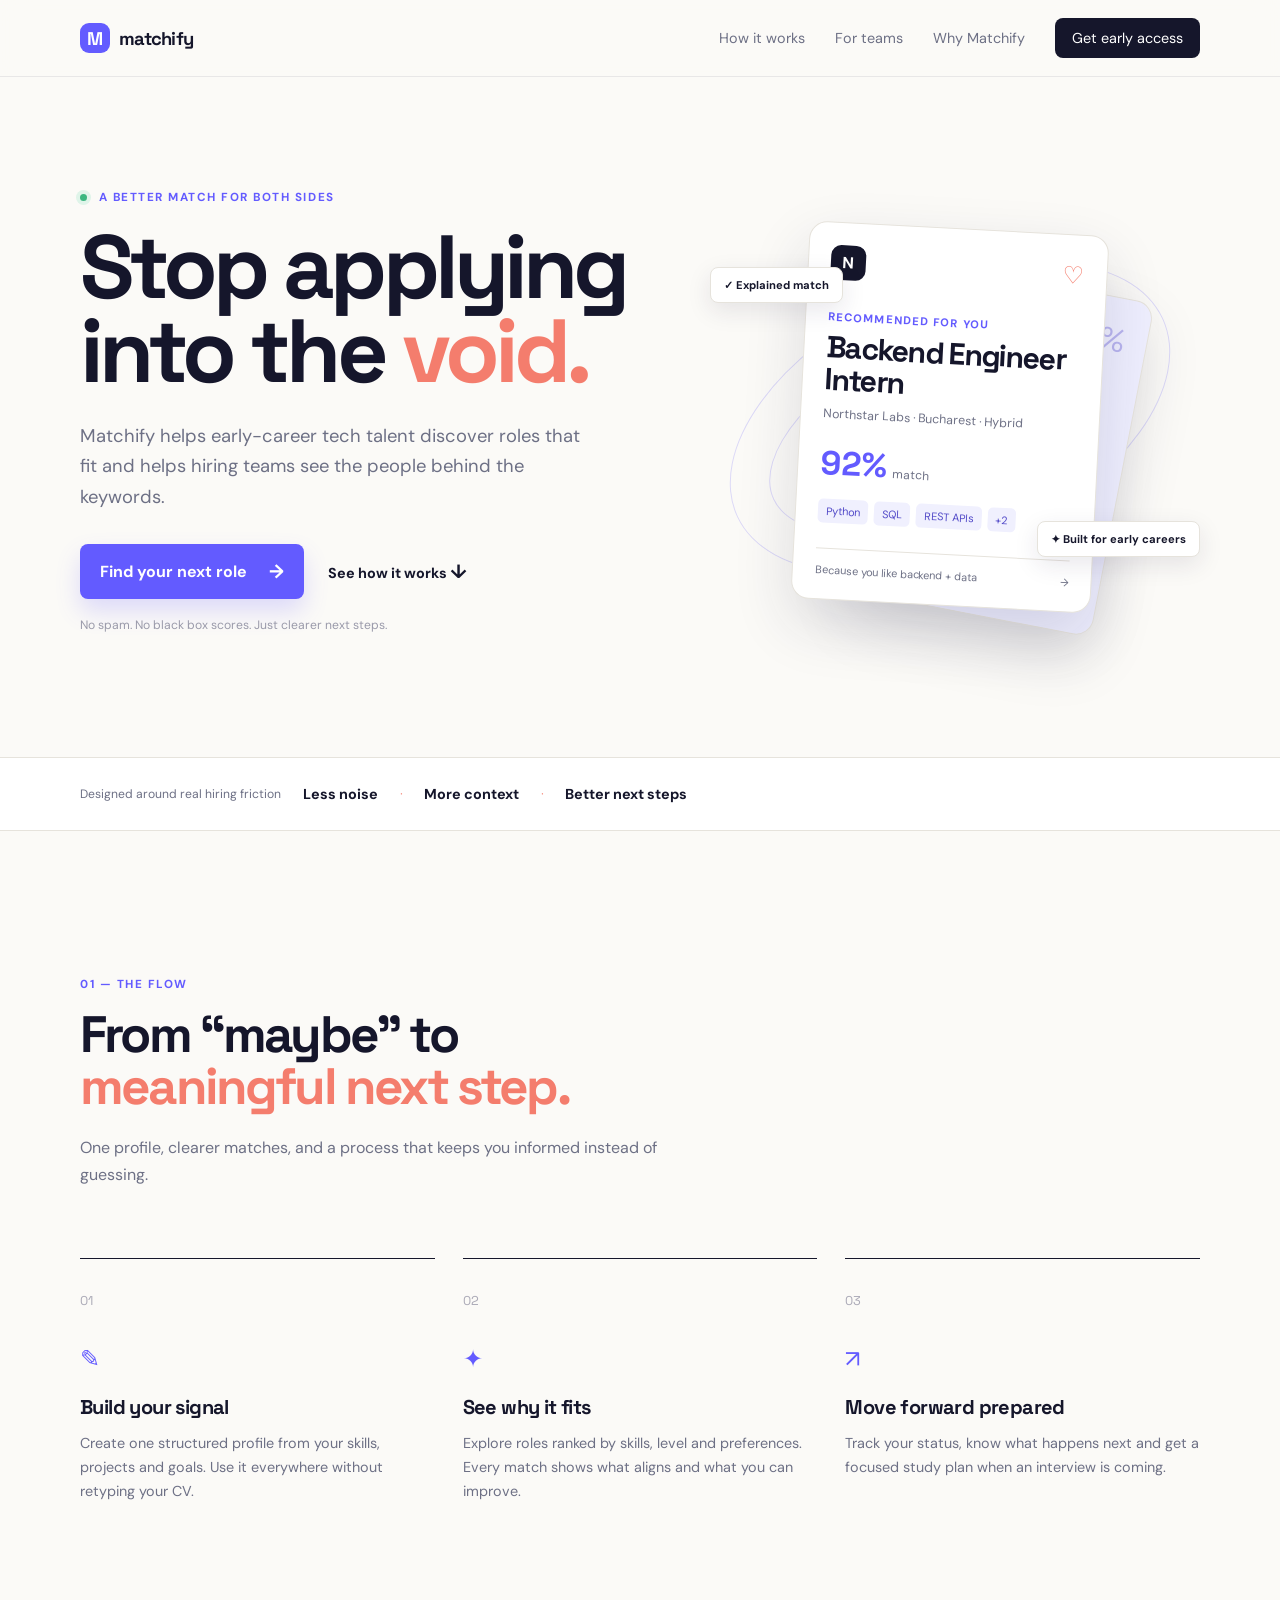
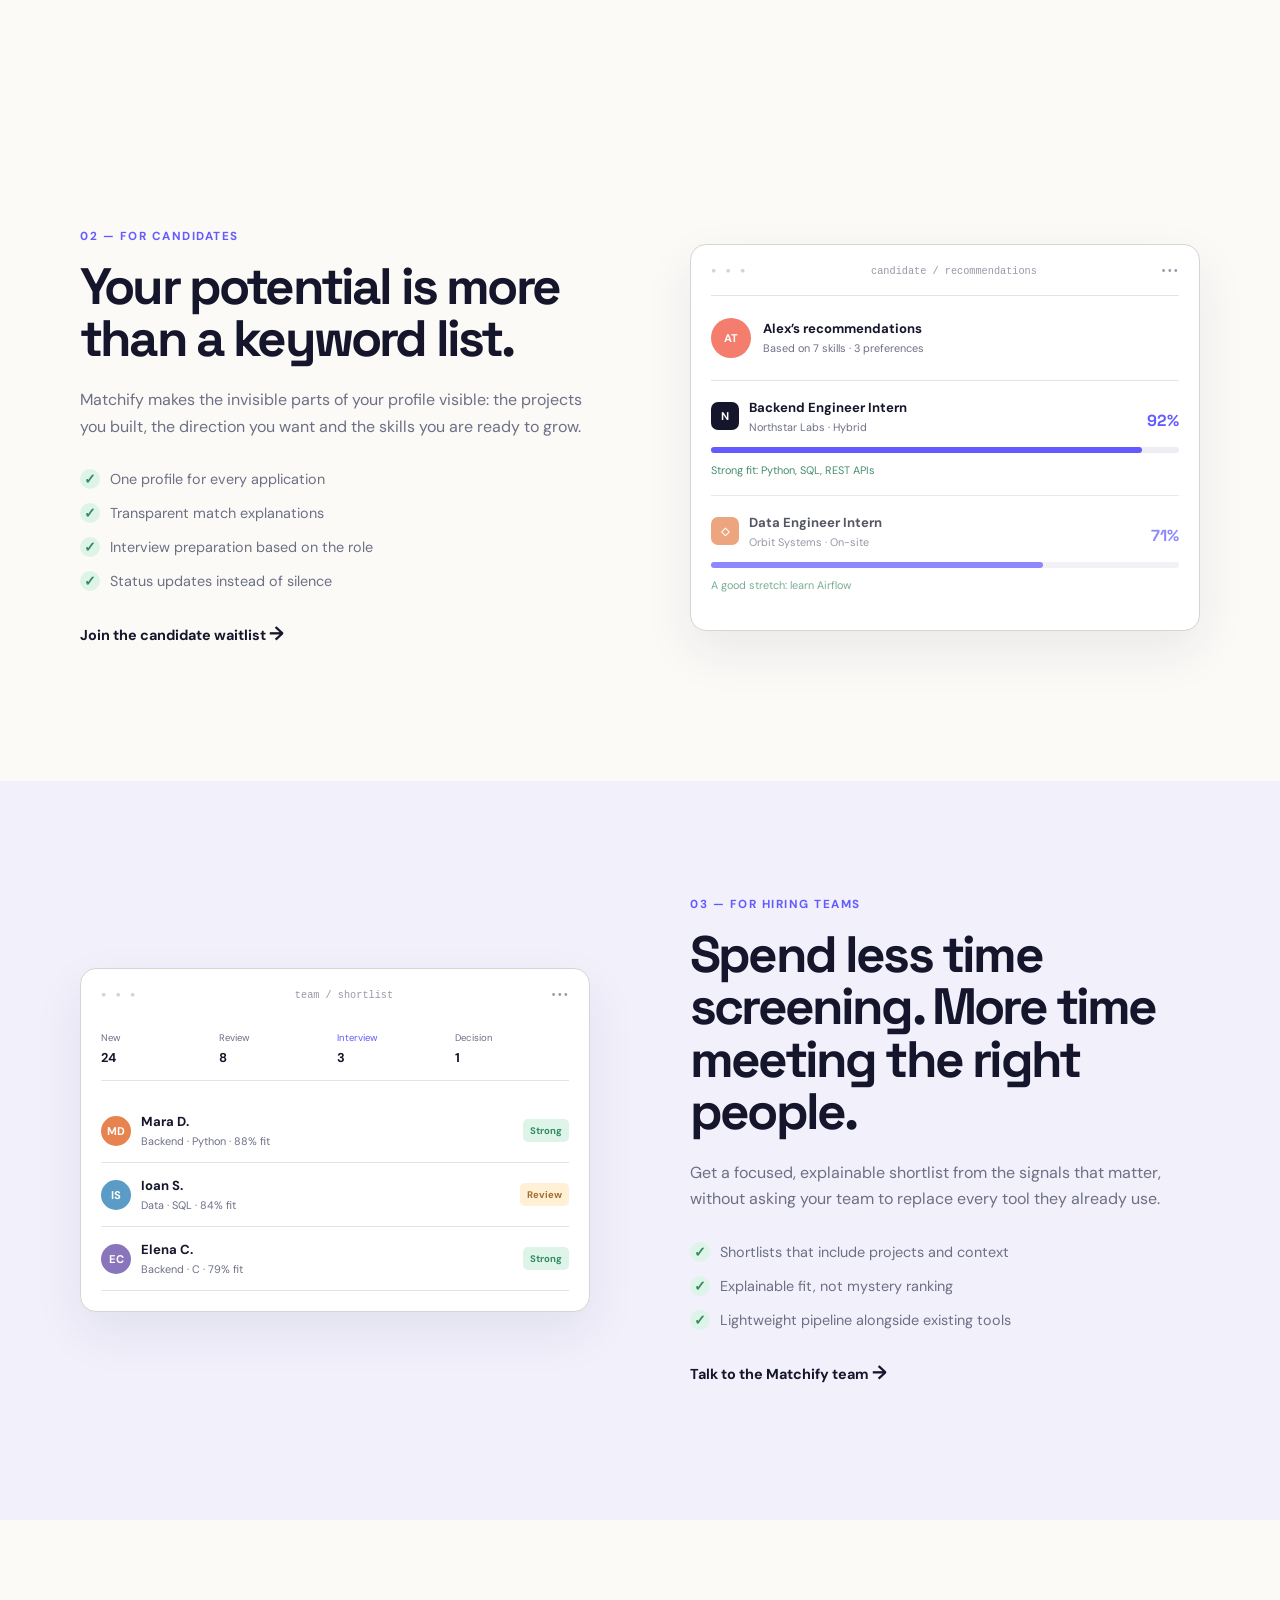
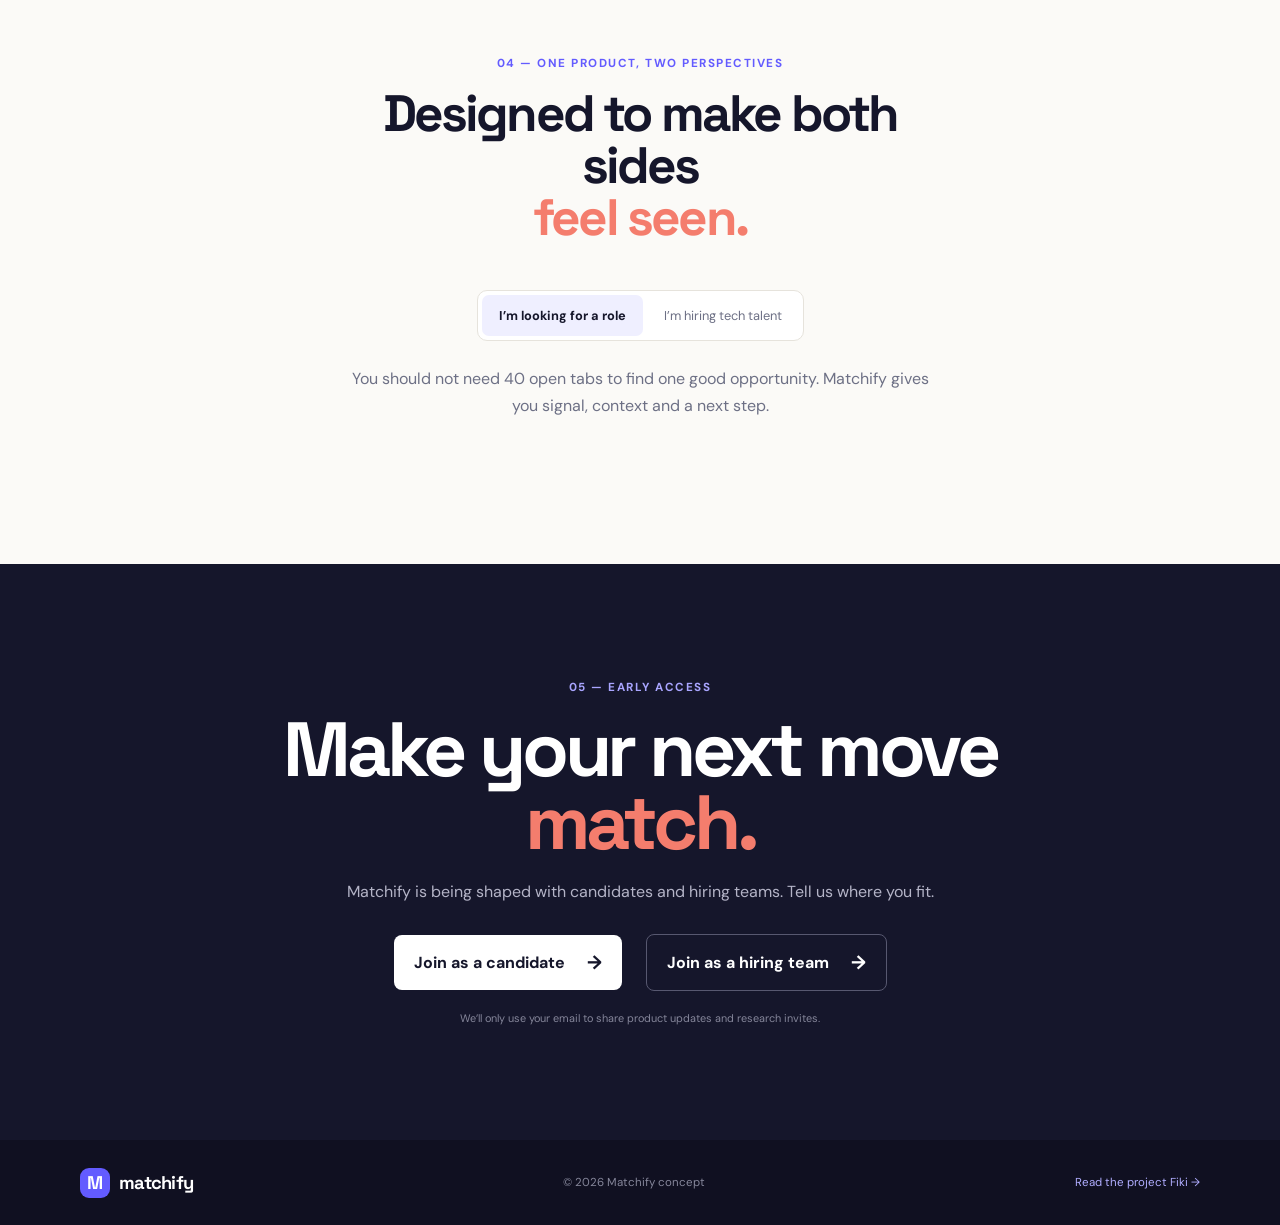
==== landing.html @ 9fdc9fc4 "added landing page" ====
<!DOCTYPE html>
<html lang="en">
<head>
  <meta charset="UTF-8" />
  <meta name="viewport" content="width=device-width, initial-scale=1.0" />
  <title>Matchify — Find the work that fits</title>
  <meta name="description" content="Matchify connects early-career tech talent with roles that fit their skills, goals and next steps." />
  <link rel="preconnect" href="https://fonts.googleapis.com" />
  <link rel="preconnect" href="https://fonts.gstatic.com" crossorigin />
  <link href="https://fonts.googleapis.com/css2?family=DM+Sans:wght@400;500;600;700&family=Space+Grotesk:wght@500;600;700&display=swap" rel="stylesheet" />
  <link rel="stylesheet" href="assets/css/landing.css" />
</head>
<body>
  <header class="site-header">
    <nav class="nav shell" aria-label="Main navigation">
      <a class="brand" href="#top" aria-label="Matchify home"><span class="brand-mark">M</span> matchify</a>
      <button class="menu-toggle" id="menu-toggle" type="button" aria-expanded="false" aria-controls="site-menu">Menu</button>
      <div class="nav-menu" id="site-menu">
        <a href="#how-it-works">How it works</a>
        <a href="#for-teams">For teams</a>
        <a href="#why-matchify">Why Matchify</a>
        <a class="nav-cta" href="#join">Get early access</a>
      </div>
    </nav>
  </header>

  <main id="top">
    <section class="hero shell">
      <div class="hero-copy">
        <p class="kicker"><span class="status-dot"></span> A better match for both sides</p>
        <h1>Stop applying into the <em>void.</em></h1>
        <p class="hero-lede">Matchify helps early-career tech talent discover roles that fit and helps hiring teams see the people behind the keywords.</p>
        <div class="hero-actions">
          <a class="button button-primary" href="#join">Find your next role <span>→</span></a>
          <a class="text-link" href="#how-it-works">See how it works <span>↓</span></a>
        </div>
        <p class="microcopy">No spam. No black box scores. Just clearer next steps.</p>
      </div>
      <div class="hero-visual" aria-label="Illustration of the Matchify matching experience">
        <div class="orbit orbit-one"></div>
        <div class="orbit orbit-two"></div>
        <div class="match-card card-back"><span>82%</span></div>
        <div class="match-card card-main">
          <div class="card-top"><span class="company-logo">N</span><span class="save">♡</span></div>
          <p class="card-label">Recommended for you</p>
          <h2>Backend Engineer<br />Intern</h2>
          <p class="company">Northstar Labs · Bucharest · Hybrid</p>
          <div class="score"><strong>92%</strong><span>match</span></div>
          <div class="skill-list"><span>Python</span><span>SQL</span><span>REST APIs</span><span>+2</span></div>
          <div class="card-footer"><span>Because you like backend + data</span><span>→</span></div>
        </div>
        <div class="float-note note-one">✓ Explained match</div>
        <div class="float-note note-two">✦ Built for early careers</div>
      </div>
    </section>

    <section class="proof-bar">
      <div class="shell proof-inner"><span>Designed around real hiring friction</span><strong>Less noise</strong><i>·</i><strong>More context</strong><i>·</i><strong>Better next steps</strong></div>
    </section>

    <section class="section shell" id="how-it-works">
      <div class="section-heading">
        <p class="kicker">01 — The flow</p>
        <h2>From “maybe” to<br /><em>meaningful next step.</em></h2>
        <p>One profile, clearer matches, and a process that keeps you informed instead of guessing.</p>
      </div>
      <div class="steps">
        <article class="step"><span class="step-number">01</span><div class="step-icon">✎</div><h3>Build your signal</h3><p>Create one structured profile from your skills, projects and goals. Use it everywhere without retyping your CV.</p></article>
        <article class="step"><span class="step-number">02</span><div class="step-icon">✦</div><h3>See why it fits</h3><p>Explore roles ranked by skills, level and preferences. Every match shows what aligns and what you can improve.</p></article>
        <article class="step"><span class="step-number">03</span><div class="step-icon">↗</div><h3>Move forward prepared</h3><p>Track your status, know what happens next and get a focused study plan when an interview is coming.</p></article>
      </div>
    </section>

    <section class="split-section shell" id="why-matchify">
      <div class="split-copy">
        <p class="kicker">02 — For candidates</p>
        <h2>Your potential is more than a keyword list.</h2>
        <p>Matchify makes the invisible parts of your profile visible: the projects you built, the direction you want and the skills you are ready to grow.</p>
        <ul class="check-list"><li>One profile for every application</li><li>Transparent match explanations</li><li>Interview preparation based on the role</li><li>Status updates instead of silence</li></ul>
        <a class="text-link" href="#join">Join the candidate waitlist <span>→</span></a>
      </div>
      <div class="wireframe-panel candidate-panel">
        <div class="panel-top"><span class="window-dots">● ● ●</span><span>candidate / recommendations</span><span>•••</span></div>
        <div class="profile-row"><div class="avatar">AT</div><div><strong>Alex’s recommendations</strong><small>Based on 7 skills · 3 preferences</small></div></div>
        <div class="recommendation"><div><span class="mini-logo">N</span><div><strong>Backend Engineer Intern</strong><small>Northstar Labs · Hybrid</small></div></div><b>92%</b><div class="bar"><span style="width:92%"></span></div><small class="reason">Strong fit: Python, SQL, REST APIs</small></div>
        <div class="recommendation muted"><div><span class="mini-logo orange">◇</span><div><strong>Data Engineer Intern</strong><small>Orbit Systems · On-site</small></div></div><b>71%</b><div class="bar"><span style="width:71%"></span></div><small class="reason">A good stretch: learn Airflow</small></div>
      </div>
    </section>

    <section class="team-section" id="for-teams">
      <div class="shell split-section reverse">
        <div class="wireframe-panel recruiter-panel">
          <div class="panel-top"><span class="window-dots">● ● ●</span><span>team / shortlist</span><span>•••</span></div>
          <div class="pipeline"><span>New <b>24</b></span><span>Review <b>8</b></span><span class="active">Interview <b>3</b></span><span>Decision <b>1</b></span></div>
          <div class="candidate-row"><div class="avatar small">MD</div><div><strong>Mara D.</strong><small>Backend · Python · 88% fit</small></div><span class="tag green">Strong</span></div>
          <div class="candidate-row"><div class="avatar small blue">IS</div><div><strong>Ioan S.</strong><small>Data · SQL · 84% fit</small></div><span class="tag yellow">Review</span></div>
          <div class="candidate-row"><div class="avatar small purple">EC</div><div><strong>Elena C.</strong><small>Backend · C · 79% fit</small></div><span class="tag green">Strong</span></div>
        </div>
        <div class="split-copy">
          <p class="kicker">03 — For hiring teams</p>
          <h2>Spend less time screening. More time meeting the right people.</h2>
          <p>Get a focused, explainable shortlist from the signals that matter, without asking your team to replace every tool they already use.</p>
          <ul class="check-list"><li>Shortlists that include projects and context</li><li>Explainable fit, not mystery ranking</li><li>Lightweight pipeline alongside existing tools</li></ul>
          <a class="text-link" href="#join">Talk to the Matchify team <span>→</span></a>
        </div>
      </div>
    </section>

    <section class="persona-section shell">
      <div class="section-heading centered"><p class="kicker">04 — One product, two perspectives</p><h2>Designed to make both sides<br /><em>feel seen.</em></h2></div>
      <div class="persona-tabs" role="tablist" aria-label="Audience perspectives"><button class="persona-tab active" role="tab" aria-selected="true" data-persona="candidate">I’m looking for a role</button><button class="persona-tab" role="tab" aria-selected="false" data-persona="team">I’m hiring tech talent</button></div>
      <div class="persona-message" id="persona-message">You should not need 40 open tabs to find one good opportunity. Matchify gives you signal, context and a next step.</div>
    </section>

    <section class="join-section" id="join">
      <div class="shell join-inner"><p class="kicker">05 — Early access</p><h2>Make your next move<br /><em>match.</em></h2><p>Matchify is being shaped with candidates and hiring teams. Tell us where you fit.</p><div class="join-actions"><button class="button button-light" type="button" data-join="candidate">Join as a candidate <span>→</span></button><button class="button button-outline" type="button" data-join="team">Join as a hiring team <span>→</span></button></div><small>We’ll only use your email to share product updates and research invites.</small></div>
    </section>
  </main>

  <footer class="footer"><div class="shell footer-inner"><a class="brand" href="#top"><span class="brand-mark">M</span> matchify</a><span>© 2026 Matchify concept</span><a href="index.html">Read the project Fiki →</a></div></footer>

  <dialog id="join-dialog" class="join-dialog"><button class="dialog-close" type="button" aria-label="Close">×</button><p class="kicker">Early access</p><h2 id="dialog-title">Join the candidate waitlist</h2><p>Leave your email and we’ll keep you close to the next Matchify update.</p><form method="dialog"><label for="email">Email address</label><input id="email" type="email" placeholder="you@example.com" required /><button class="button button-primary" value="submit">Count me in <span>→</span></button></form></dialog>
  <script src="assets/js/landing.js" defer></script>
</body>
</html>
---- assets/css/landing.css ----
:root { --ink:#15162b; --muted:#6d7085; --paper:#fbfaf7; --line:#e6e3dc; --brand:#635bff; --coral:#f47d6d; --mint:#dff4e9; }
* { box-sizing:border-box; }
html { scroll-behavior:smooth; }
body { margin:0; color:var(--ink); background:var(--paper); font-family:"DM Sans", sans-serif; }
a { color:inherit; text-decoration:none; }
button, input { font:inherit; }
.shell { width:min(1120px, calc(100% - 48px)); margin:auto; }
.site-header { position:sticky; top:0; z-index:10; background:rgba(251,250,247,.9); border-bottom:1px solid rgba(21,22,43,.08); backdrop-filter:blur(14px); }
.nav { display:flex; align-items:center; justify-content:space-between; min-height:76px; }
.brand { display:flex; align-items:center; gap:9px; font-family:"Space Grotesk"; font-size:1.15rem; font-weight:700; letter-spacing:-.04em; }
.brand-mark { display:grid; place-items:center; width:30px; height:30px; border-radius:9px; color:#fff; background:var(--brand); font-family:"Space Grotesk"; }
.nav-menu { display:flex; align-items:center; gap:30px; color:var(--muted); font-size:.9rem; }
.nav-menu a:hover, .footer a:hover { color:var(--brand); }
.nav-cta { padding:11px 17px; color:#fff !important; border-radius:8px; background:var(--ink); }
.menu-toggle { display:none; border:1px solid var(--line); background:#fff; border-radius:8px; padding:8px 12px; }
.hero { display:grid; grid-template-columns:1fr .9fr; gap:64px; align-items:center; min-height:680px; padding:80px 0; }
.kicker { margin:0; color:var(--brand); font-size:.73rem; font-weight:700; letter-spacing:.13em; text-transform:uppercase; }
.status-dot { display:inline-block; width:7px; height:7px; margin-right:7px; border-radius:50%; background:#3cb780; box-shadow:0 0 0 4px var(--mint); }
h1,h2,h3 { margin:0; font-family:"Space Grotesk"; letter-spacing:-.055em; }
h1 { max-width:620px; margin-top:20px; font-size:clamp(3.6rem, 7vw, 6.4rem); line-height:.94; }
h1 em,h2 em { color:var(--coral); font-style:normal; }
.hero-lede { max-width:520px; margin:28px 0 0; color:var(--muted); font-size:1.15rem; line-height:1.65; }
.hero-actions,.join-actions { display:flex; align-items:center; gap:24px; margin-top:32px; }
.button { display:inline-flex; align-items:center; justify-content:center; gap:22px; border:0; border-radius:8px; padding:15px 20px; cursor:pointer; font-weight:700; }
.button-primary { color:#fff; background:var(--brand); box-shadow:0 12px 24px rgba(99,91,255,.2); }
.button-primary:hover { background:#5149e8; }
.button span,.text-link span { font-size:1.2rem; }
.text-link { font-size:.9rem; font-weight:700; }
.text-link:hover { color:var(--brand); }
.microcopy { margin-top:18px; color:#9a9aaa; font-size:.76rem; }
.hero-visual { position:relative; min-height:490px; display:grid; place-items:center; }
.orbit { position:absolute; border:1px solid #dcd9f7; border-radius:50%; transform:rotate(-25deg); }
.orbit-one { width:390px; height:180px; }
.orbit-two { width:470px; height:265px; }
.match-card { position:relative; width:300px; border:1px solid var(--line); border-radius:18px; background:#fff; box-shadow:0 24px 60px rgba(37,34,72,.14); }
.card-main { z-index:2; padding:22px; transform:rotate(3deg); }
.card-back { position:absolute; width:250px; height:340px; transform:translate(50px, 30px) rotate(11deg); background:#eeeefe; }
.card-back span { position:absolute; right:22px; top:22px; color:#b8b4ef; font-family:"Space Grotesk"; font-size:2rem; }
.card-top,.panel-top { display:flex; align-items:center; justify-content:space-between; }
.company-logo,.mini-logo { display:grid; place-items:center; width:35px; height:35px; border-radius:10px; color:#fff; background:var(--ink); font-weight:700; }
.save { color:var(--coral); font-size:1.5rem; }
.card-label { margin:30px 0 8px; color:var(--brand); font-size:.7rem; font-weight:700; text-transform:uppercase; letter-spacing:.1em; }
.card-main h2 { font-size:1.9rem; line-height:1.05; }
.company { margin:10px 0 20px; color:var(--muted); font-size:.77rem; }
.score { display:flex; align-items:baseline; gap:6px; color:var(--brand); }
.score strong { font-family:"Space Grotesk"; font-size:2.1rem; }
.score span { color:var(--muted); font-size:.75rem; }
.skill-list { display:flex; flex-wrap:wrap; gap:6px; margin-top:14px; }
.skill-list span { padding:5px 8px; border-radius:5px; background:#f0f0fe; color:#5149c8; font-size:.68rem; }
.card-footer { display:flex; justify-content:space-between; margin-top:25px; padding-top:14px; border-top:1px solid var(--line); color:var(--muted); font-size:.68rem; }
.float-note { position:absolute; z-index:3; padding:10px 13px; border:1px solid var(--line); border-radius:8px; color:var(--ink); background:#fff; box-shadow:0 8px 25px rgba(37,34,72,.1); font-size:.7rem; font-weight:700; }
.note-one { top:95px; left:10px; }.note-two { right:0; bottom:105px; }
.proof-bar { border-top:1px solid var(--line); border-bottom:1px solid var(--line); background:#fff; }
.proof-inner { display:flex; align-items:center; gap:22px; min-height:72px; color:var(--muted); font-size:.76rem; }.proof-inner strong { color:var(--ink); font-size:.9rem; }.proof-inner i { color:var(--coral); }
.section { padding:145px 0; }.section-heading { max-width:600px; }.section-heading h2,.split-copy h2 { margin-top:17px; font-size:clamp(2.4rem,4vw,4rem); line-height:1.02; }.section-heading > p:last-child,.split-copy > p:not(.kicker) { margin-top:22px; color:var(--muted); line-height:1.65; }
.steps { display:grid; grid-template-columns:repeat(3,1fr); gap:28px; margin-top:70px; }.step { position:relative; padding:30px 0; border-top:1px solid var(--ink); }.step-number { color:#aaa9b6; font-family:"Space Grotesk"; font-size:.8rem; }.step-icon { margin:33px 0 20px; color:var(--brand); font-size:1.5rem; }.step h3 { font-size:1.25rem; letter-spacing:-.03em; }.step p { margin-top:12px; color:var(--muted); font-size:.9rem; line-height:1.65; }
.split-section { display:grid; grid-template-columns:1fr 1fr; gap:100px; align-items:center; padding:135px 0; }.split-section.reverse { padding-top:115px; }.check-list { display:grid; gap:14px; margin:29px 0 30px; padding:0; list-style:none; color:var(--muted); font-size:.9rem; }.check-list li::before { content:"✓"; display:inline-grid; place-items:center; width:20px; height:20px; margin-right:10px; border-radius:50%; color:#318c62; background:var(--mint); font-weight:700; }
.wireframe-panel { padding:20px; border:1px solid #d8d5ce; border-radius:16px; background:#fff; box-shadow:0 20px 50px rgba(37,34,72,.08); }.panel-top { padding-bottom:18px; color:#9998a8; font-family:monospace; font-size:.64rem; }.window-dots { color:#d5d3dc; letter-spacing:2px; font-size:.55rem; }.profile-row { display:flex; align-items:center; gap:12px; padding:22px 0; border-top:1px solid var(--line); }.avatar { display:grid; place-items:center; width:40px; height:40px; border-radius:50%; color:#fff; background:var(--coral); font-size:.7rem; font-weight:700; }.profile-row strong,.recommendation strong,.candidate-row strong { display:block; font-size:.82rem; }.profile-row small,.recommendation small,.candidate-row small { display:block; margin-top:4px; color:var(--muted); font-size:.68rem; }.recommendation { padding:18px 0; border-top:1px solid var(--line); }.recommendation > div:first-child { display:flex; align-items:center; gap:10px; }.mini-logo { width:28px; height:28px; border-radius:7px; font-size:.7rem; }.mini-logo.orange { background:#e7834e; }.recommendation b { float:right; margin-top:-24px; color:var(--brand); font-family:"Space Grotesk"; }.bar { height:6px; margin-top:13px; border-radius:10px; background:#ededf3; }.bar span { display:block; height:100%; border-radius:inherit; background:var(--brand); }.reason { margin-top:10px !important; color:#458e6c !important; }.recommendation.muted { opacity:.72; }
.team-section { background:#f1f0fb; }.pipeline { display:grid; grid-template-columns:repeat(4,1fr); gap:4px; margin:12px 0 18px; padding-bottom:14px; border-bottom:1px solid var(--line); }.pipeline span { color:var(--muted); font-size:.6rem; }.pipeline b { display:block; margin-top:5px; color:var(--ink); font-size:.8rem; }.pipeline .active { color:var(--brand); }.candidate-row { display:flex; align-items:center; gap:10px; padding:14px 0; border-bottom:1px solid var(--line); }.avatar.small { width:30px; height:30px; background:#e7834e; }.avatar.blue { background:#5a9cc6; }.avatar.purple { background:#8975bb; }.candidate-row > div:nth-child(2) { flex:1; }.tag { padding:5px 7px; border-radius:5px; font-size:.6rem; font-weight:700; }.tag.green { color:#318c62; background:var(--mint); }.tag.yellow { color:#a16c2d; background:#fff0d6; }
.persona-section { padding:135px 0 145px; }.centered { margin:auto; text-align:center; }.persona-tabs { display:flex; justify-content:center; gap:4px; margin:46px auto 0; padding:4px; width:max-content; border:1px solid var(--line); border-radius:10px; background:#fff; }.persona-tab { border:0; border-radius:7px; padding:12px 17px; color:var(--muted); background:transparent; cursor:pointer; font-size:.8rem; }.persona-tab.active { color:var(--ink); background:#efefff; font-weight:700; }.persona-message { max-width:600px; margin:25px auto 0; text-align:center; color:var(--muted); line-height:1.65; }
.join-section { color:#fff; background:var(--ink); }.join-inner { padding:115px 0; text-align:center; }.join-inner .kicker { color:#a9a5ff; }.join-inner h2 { margin-top:18px; font-size:clamp(3rem,6vw,5.4rem); line-height:.95; }.join-inner p:not(.kicker) { margin-top:22px; color:#b4b4c7; }.join-actions { justify-content:center; }.button-light { color:var(--ink); background:#fff; }.button-outline { color:#fff; border:1px solid #575870; background:transparent; }.join-inner small { display:block; margin-top:20px; color:#85869a; font-size:.68rem; }
.footer { background:#101021; color:#85869a; }.footer-inner { display:flex; align-items:center; justify-content:space-between; min-height:85px; font-size:.72rem; }.footer .brand { color:#fff; }.footer a:last-child { color:#b0adff; }
.join-dialog { width:min(420px, calc(100% - 32px)); padding:32px; border:0; border-radius:16px; color:var(--ink); box-shadow:0 30px 80px rgba(0,0,0,.25); }.join-dialog::backdrop { background:rgba(21,22,43,.55); }.dialog-close { float:right; border:0; color:var(--muted); background:none; cursor:pointer; font-size:1.5rem; }.join-dialog h2 { margin-top:14px; font-size:2rem; }.join-dialog p:not(.kicker) { color:var(--muted); line-height:1.5; }.join-dialog form { display:grid; gap:8px; margin-top:24px; }.join-dialog label { font-size:.75rem; font-weight:700; }.join-dialog input { padding:13px; border:1px solid var(--line); border-radius:7px; }.join-dialog .button { margin-top:8px; }
@media (max-width: 760px) { .shell { width:min(100% - 32px, 560px); }.menu-toggle { display:block; }.nav-menu { position:absolute; display:none; top:76px; left:0; right:0; padding:15px 16px 20px; flex-direction:column; align-items:stretch; gap:0; border-bottom:1px solid var(--line); background:var(--paper); }.nav-menu.open { display:flex; }.nav-menu a { padding:13px 0; }.nav-cta { text-align:center; }.hero { grid-template-columns:1fr; gap:45px; padding:70px 0 80px; }.hero-visual { min-height:390px; transform:scale(.88); margin:-20px -35px; }.proof-inner { flex-wrap:wrap; gap:10px 15px; padding:17px 0; }.proof-inner span { width:100%; }.section,.split-section,.persona-section { padding:85px 0; }.steps,.split-section { grid-template-columns:1fr; gap:40px; }.split-section.reverse .wireframe-panel { order:2; }.persona-tabs { width:100%; flex-direction:column; }.persona-tab { width:100%; }.join-inner { padding:85px 0; }.join-actions { flex-direction:column; gap:12px; }.join-actions .button { width:100%; }.footer-inner { flex-wrap:wrap; gap:13px; padding:22px 0; } }
@media (prefers-reduced-motion: reduce) { html { scroll-behavior:auto; } }
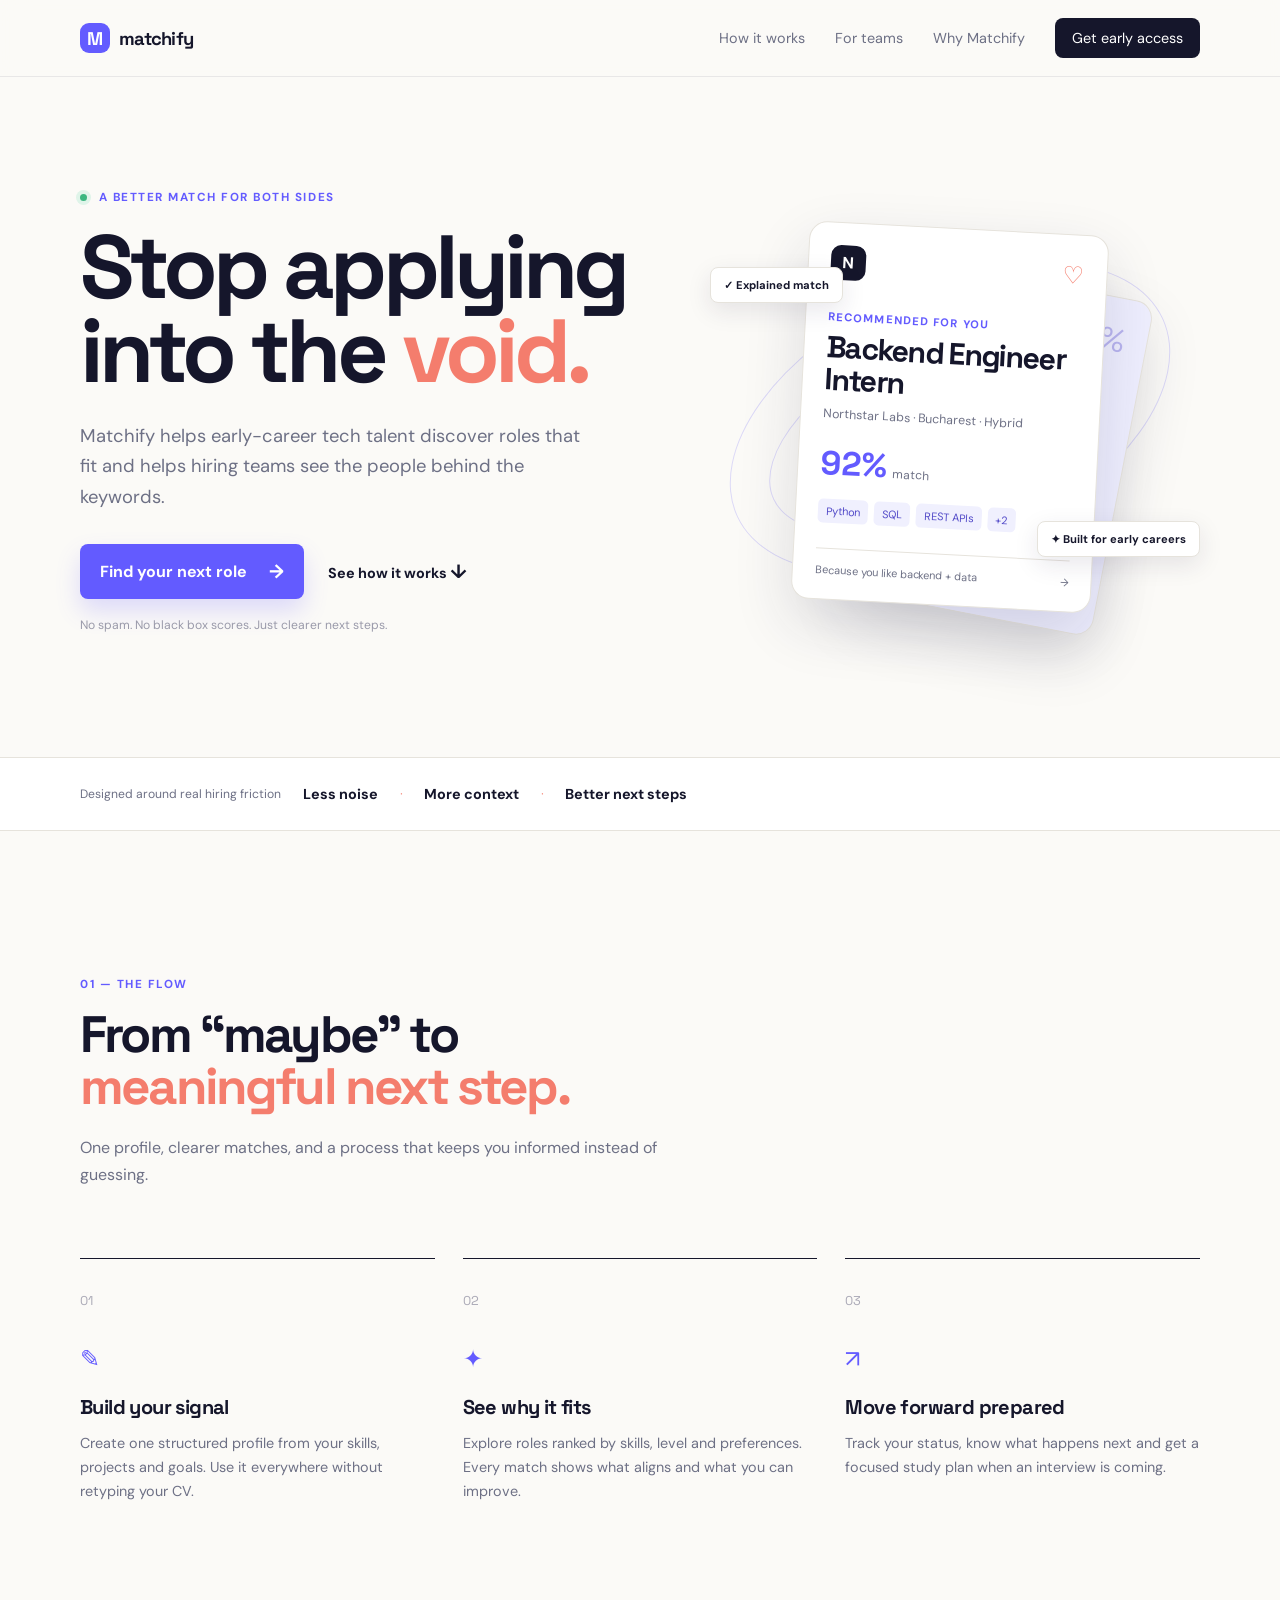
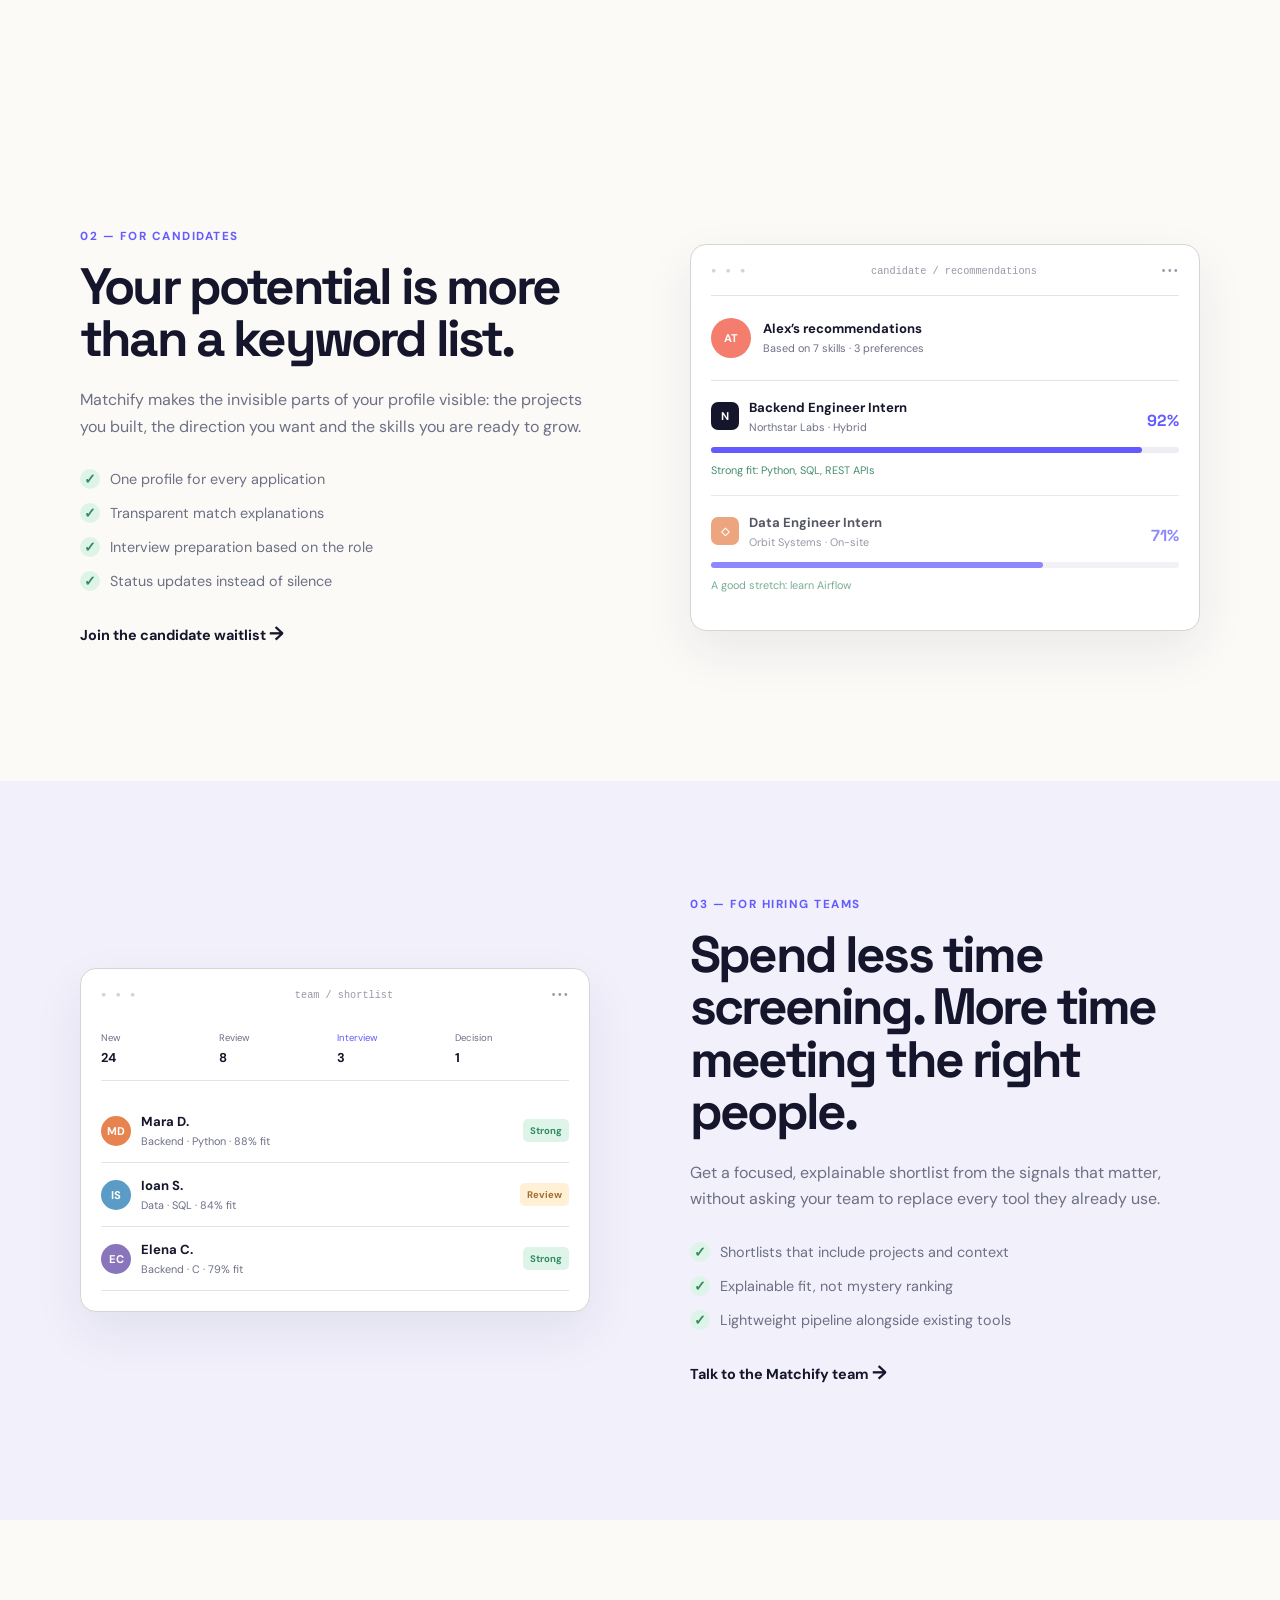
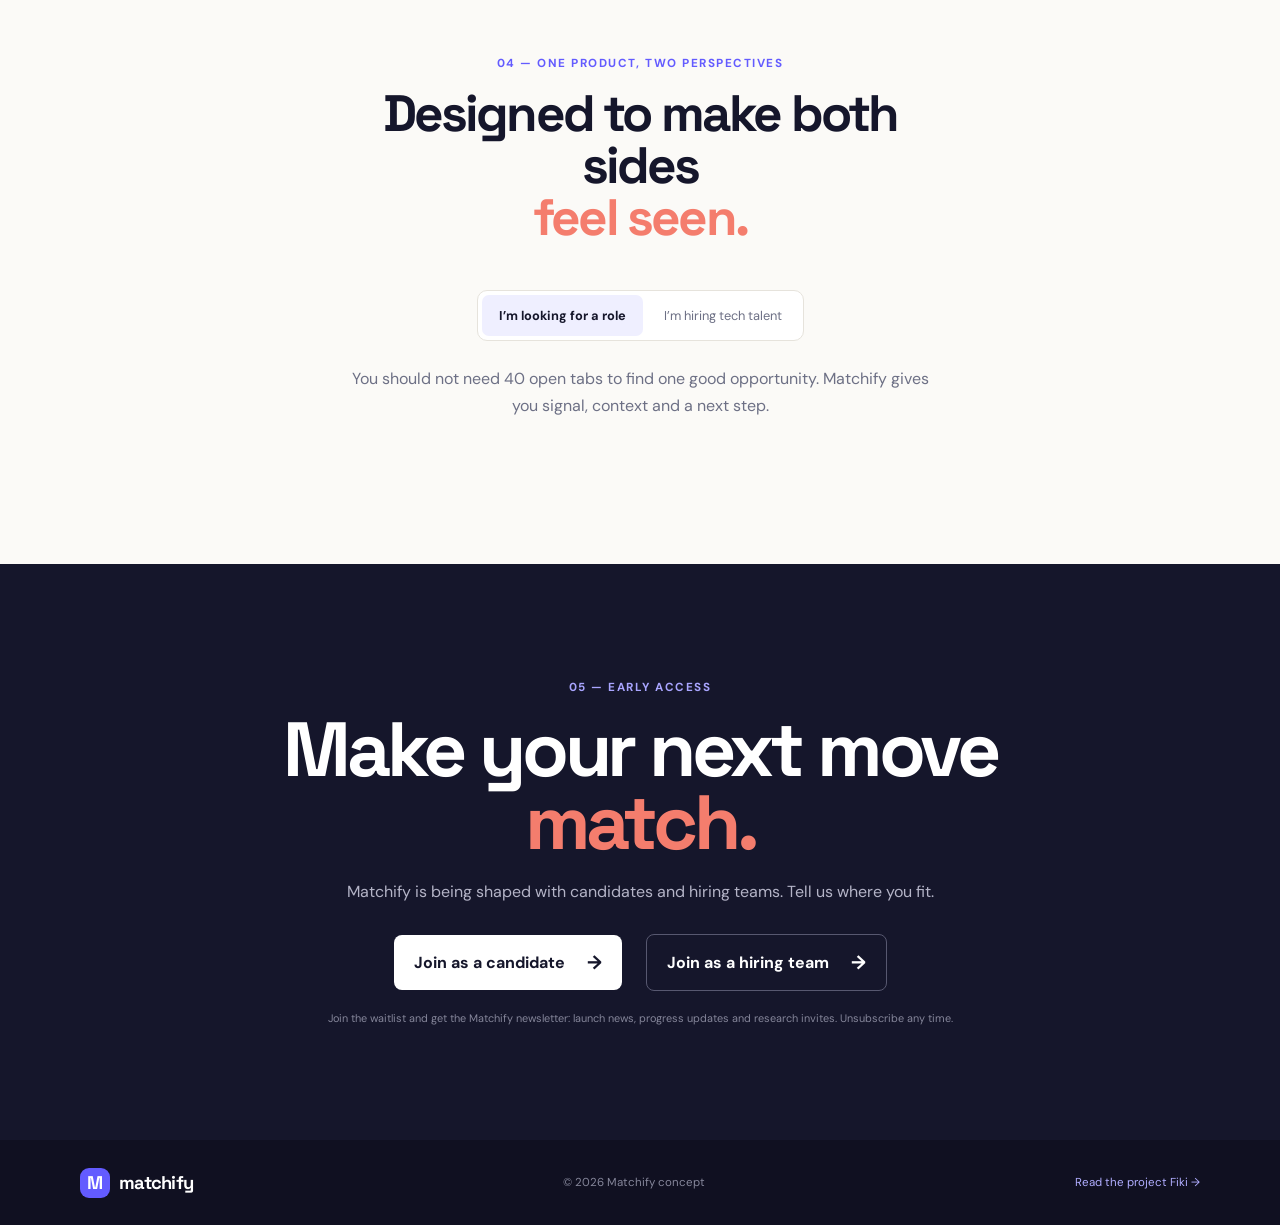
==== commit 35d738e1: "feat(m5): lead collection, PostHog analytics and campaign docs - Landing page: waitlist/newsletter f" ====
--- a/landing.html
+++ b/landing.html
@@ -9,6 +9,27 @@
   <link rel="preconnect" href="https://fonts.gstatic.com" crossorigin />
   <link href="https://fonts.googleapis.com/css2?family=DM+Sans:wght@400;500;600;700&family=Space+Grotesk:wght@500;600;700&display=swap" rel="stylesheet" />
   <link rel="stylesheet" href="assets/css/landing.css" />
+
+  <!-- M5 · PostHog: web analytics, conversion funnel and session replay.
+       Runs only on the published site, so local testing does not pollute the data.
+       The project key below is PostHog's public, write-only key; it is meant to live in the page. -->
+  <script>
+    (function () {
+      var host = location.hostname;
+      var isLocal = !host || host === "localhost" || host === "127.0.0.1" || host === "[::1]";
+      window.MATCHIFY_ANALYTICS = !isLocal;
+      if (isLocal) return;
+      !function(t,e){var o,n,p,r;e.__SV||(window.posthog&&window.posthog.__loaded)||(window.posthog=e,e._i=[],e.init=function(i,s,a){function g(t,e){var o=e.split(".");2==o.length&&(t=t[o[0]],e=o[1]),t[e]=function(){t.push([e].concat(Array.prototype.slice.call(arguments,0)))}}(p=t.createElement("script")).type="text/javascript",p.crossOrigin="anonymous",p.async=!0,p.src=s.api_host.replace(".i.posthog.com","-assets.i.posthog.com")+"/static/array.js",(r=t.getElementsByTagName("script")[0]).parentNode.insertBefore(p,r);var u=e;for(void 0!==a?u=e[a]=[]:a="posthog",u.people=u.people||[],u.toString=function(t){var e="posthog";return"posthog"!==a&&(e+="."+a),t||(e+=" (stub)"),e},u.people.toString=function(){return u.toString(1)+".people (stub)"},o="init capture register register_once register_for_session unregister identify setPersonProperties reset get_distinct_id get_session_id get_property getSessionProperty opt_in_capturing opt_out_capturing has_opted_out_capturing startSessionRecording stopSessionRecording debug".split(" "),n=0;n<o.length;n++)g(u,o[n]);e._i.push([i,s,a])},e.__SV=1)}(document,window.posthog||[]);
+      posthog.init("phc_rrKvt7kXFYidTwXiHSAJkUwVsMcmUFDt7iwgxY2FmmSk", {
+        api_host: "https://us.i.posthog.com",
+        person_profiles: "identified_only",
+        capture_pageview: true,
+        capture_pageleave: true,
+        session_recording: { maskAllInputs: true }
+      });
+      posthog.register({ site: "landing", campaign_milestone: "M5" });
+    })();
+  </script>
 </head>
 <body>
   <header class="site-header">
@@ -19,7 +40,7 @@
         <a href="#how-it-works">How it works</a>
         <a href="#for-teams">For teams</a>
         <a href="#why-matchify">Why Matchify</a>
-        <a class="nav-cta" href="#join">Get early access</a>
+        <a class="nav-cta" href="#join" data-cta="nav">Get early access</a>
       </div>
     </nav>
   </header>
@@ -31,8 +52,8 @@
         <h1>Stop applying into the <em>void.</em></h1>
         <p class="hero-lede">Matchify helps early-career tech talent discover roles that fit and helps hiring teams see the people behind the keywords.</p>
         <div class="hero-actions">
-          <a class="button button-primary" href="#join">Find your next role <span>→</span></a>
-          <a class="text-link" href="#how-it-works">See how it works <span>↓</span></a>
+          <a class="button button-primary" href="#join" data-join="candidate" data-cta="hero">Find your next role <span>→</span></a>
+          <a class="text-link" href="#how-it-works" data-cta="hero-how">See how it works <span>↓</span></a>
         </div>
         <p class="microcopy">No spam. No black box scores. Just clearer next steps.</p>
       </div>
@@ -77,7 +98,7 @@
         <h2>Your potential is more than a keyword list.</h2>
         <p>Matchify makes the invisible parts of your profile visible: the projects you built, the direction you want and the skills you are ready to grow.</p>
         <ul class="check-list"><li>One profile for every application</li><li>Transparent match explanations</li><li>Interview preparation based on the role</li><li>Status updates instead of silence</li></ul>
-        <a class="text-link" href="#join">Join the candidate waitlist <span>→</span></a>
+        <a class="text-link" href="#join" data-join="candidate" data-cta="candidates-section">Join the candidate waitlist <span>→</span></a>
       </div>
       <div class="wireframe-panel candidate-panel">
         <div class="panel-top"><span class="window-dots">● ● ●</span><span>candidate / recommendations</span><span>•••</span></div>
@@ -101,7 +122,7 @@
           <h2>Spend less time screening. More time meeting the right people.</h2>
           <p>Get a focused, explainable shortlist from the signals that matter, without asking your team to replace every tool they already use.</p>
           <ul class="check-list"><li>Shortlists that include projects and context</li><li>Explainable fit, not mystery ranking</li><li>Lightweight pipeline alongside existing tools</li></ul>
-          <a class="text-link" href="#join">Talk to the Matchify team <span>→</span></a>
+          <a class="text-link" href="#join" data-join="team" data-cta="teams-section">Talk to the Matchify team <span>→</span></a>
         </div>
       </div>
     </section>
@@ -113,13 +134,42 @@
     </section>
 
     <section class="join-section" id="join">
-      <div class="shell join-inner"><p class="kicker">05 — Early access</p><h2>Make your next move<br /><em>match.</em></h2><p>Matchify is being shaped with candidates and hiring teams. Tell us where you fit.</p><div class="join-actions"><button class="button button-light" type="button" data-join="candidate">Join as a candidate <span>→</span></button><button class="button button-outline" type="button" data-join="team">Join as a hiring team <span>→</span></button></div><small>We’ll only use your email to share product updates and research invites.</small></div>
+      <div class="shell join-inner"><p class="kicker">05 — Early access</p><h2>Make your next move<br /><em>match.</em></h2><p>Matchify is being shaped with candidates and hiring teams. Tell us where you fit.</p><div class="join-actions"><button class="button button-light" type="button" data-join="candidate" data-cta="join-section">Join as a candidate <span>→</span></button><button class="button button-outline" type="button" data-join="team" data-cta="join-section">Join as a hiring team <span>→</span></button></div><small>Join the waitlist and get the Matchify newsletter: launch news, progress updates and research invites. Unsubscribe any time.</small></div>
     </section>
   </main>
 
   <footer class="footer"><div class="shell footer-inner"><a class="brand" href="#top"><span class="brand-mark">M</span> matchify</a><span>© 2026 Matchify concept</span><a href="index.html">Read the project Fiki →</a></div></footer>
 
-  <dialog id="join-dialog" class="join-dialog"><button class="dialog-close" type="button" aria-label="Close">×</button><p class="kicker">Early access</p><h2 id="dialog-title">Join the candidate waitlist</h2><p>Leave your email and we’ll keep you close to the next Matchify update.</p><form method="dialog"><label for="email">Email address</label><input id="email" type="email" placeholder="you@example.com" required /><button class="button button-primary" value="submit">Count me in <span>→</span></button></form></dialog>
+  <!-- M5 · Lead collection: the waitlist / newsletter form posts to Formspree (no backend needed on GitHub Pages). -->
+  <dialog id="join-dialog" class="join-dialog" aria-labelledby="dialog-title">
+    <button class="dialog-close" type="button" aria-label="Close">×</button>
+    <div id="join-form-view">
+      <p class="kicker">Early access</p>
+      <h2 id="dialog-title">Join the candidate waitlist</h2>
+      <p id="dialog-lede">Leave your email and we’ll keep you close to the next Matchify update.</p>
+      <form id="join-form" action="https://formspree.io/f/xqpqgzny" method="POST" novalidate>
+        <label for="email">Email address</label>
+        <input id="email" name="email" type="email" autocomplete="email" placeholder="you@example.com" required />
+        <input type="hidden" name="role" id="join-role" value="candidate" />
+        <input type="hidden" name="cta" id="join-cta" value="" />
+        <input type="hidden" name="utm_source" value="" />
+        <input type="hidden" name="utm_medium" value="" />
+        <input type="hidden" name="utm_campaign" value="" />
+        <input type="hidden" name="utm_content" value="" />
+        <input type="hidden" name="_subject" id="join-subject" value="New Matchify waitlist signup" />
+        <input type="text" name="_gotcha" class="hp" tabindex="-1" autocomplete="off" aria-hidden="true" />
+        <label class="consent"><input type="checkbox" name="newsletter_consent" value="yes" required /> <span>I agree to receive Matchify product updates and research invites by email. I can unsubscribe at any time.</span></label>
+        <p class="form-error" id="join-error" role="alert" hidden></p>
+        <button class="button button-primary" type="submit" id="join-submit">Count me in <span>→</span></button>
+      </form>
+    </div>
+    <div id="join-success" class="join-success" hidden>
+      <p class="kicker">You’re on the list</p>
+      <h2 tabindex="-1">Thanks, we’ll be in touch.</h2>
+      <p>We’ll email you when Matchify opens early access, and only for product updates and research invites.</p>
+      <button class="button button-primary" type="button" data-close>Back to the page</button>
+    </div>
+  </dialog>
   <script src="assets/js/landing.js" defer></script>
 </body>
 </html>
--- a/assets/css/landing.css
+++ b/assets/css/landing.css
@@ -63,3 +63,11 @@
 .join-dialog { width:min(420px, calc(100% - 32px)); padding:32px; border:0; border-radius:16px; color:var(--ink); box-shadow:0 30px 80px rgba(0,0,0,.25); }.join-dialog::backdrop { background:rgba(21,22,43,.55); }.dialog-close { float:right; border:0; color:var(--muted); background:none; cursor:pointer; font-size:1.5rem; }.join-dialog h2 { margin-top:14px; font-size:2rem; }.join-dialog p:not(.kicker) { color:var(--muted); line-height:1.5; }.join-dialog form { display:grid; gap:8px; margin-top:24px; }.join-dialog label { font-size:.75rem; font-weight:700; }.join-dialog input { padding:13px; border:1px solid var(--line); border-radius:7px; }.join-dialog .button { margin-top:8px; }
 @media (max-width: 760px) { .shell { width:min(100% - 32px, 560px); }.menu-toggle { display:block; }.nav-menu { position:absolute; display:none; top:76px; left:0; right:0; padding:15px 16px 20px; flex-direction:column; align-items:stretch; gap:0; border-bottom:1px solid var(--line); background:var(--paper); }.nav-menu.open { display:flex; }.nav-menu a { padding:13px 0; }.nav-cta { text-align:center; }.hero { grid-template-columns:1fr; gap:45px; padding:70px 0 80px; }.hero-visual { min-height:390px; transform:scale(.88); margin:-20px -35px; }.proof-inner { flex-wrap:wrap; gap:10px 15px; padding:17px 0; }.proof-inner span { width:100%; }.section,.split-section,.persona-section { padding:85px 0; }.steps,.split-section { grid-template-columns:1fr; gap:40px; }.split-section.reverse .wireframe-panel { order:2; }.persona-tabs { width:100%; flex-direction:column; }.persona-tab { width:100%; }.join-inner { padding:85px 0; }.join-actions { flex-direction:column; gap:12px; }.join-actions .button { width:100%; }.footer-inner { flex-wrap:wrap; gap:13px; padding:22px 0; } }
 @media (prefers-reduced-motion: reduce) { html { scroll-behavior:auto; } }
+/* M5 · waitlist form: consent, honeypot, errors, success state */
+.join-dialog .consent { display:flex; gap:10px; align-items:flex-start; margin-top:8px; color:var(--muted); font-size:.75rem; font-weight:400; line-height:1.45; cursor:pointer; }
+.join-dialog .consent input { flex:none; width:16px; height:16px; margin-top:2px; padding:0; accent-color:var(--brand); }
+.join-dialog .hp { position:absolute; left:-9999px; width:1px; height:1px; opacity:0; }
+.join-dialog .form-error { margin:4px 0 0; color:#c0392b !important; font-size:.78rem; }
+.join-dialog .button[disabled] { opacity:.6; cursor:progress; }
+.join-success h2 { outline:none; }
+.join-success .button { margin-top:20px; }
